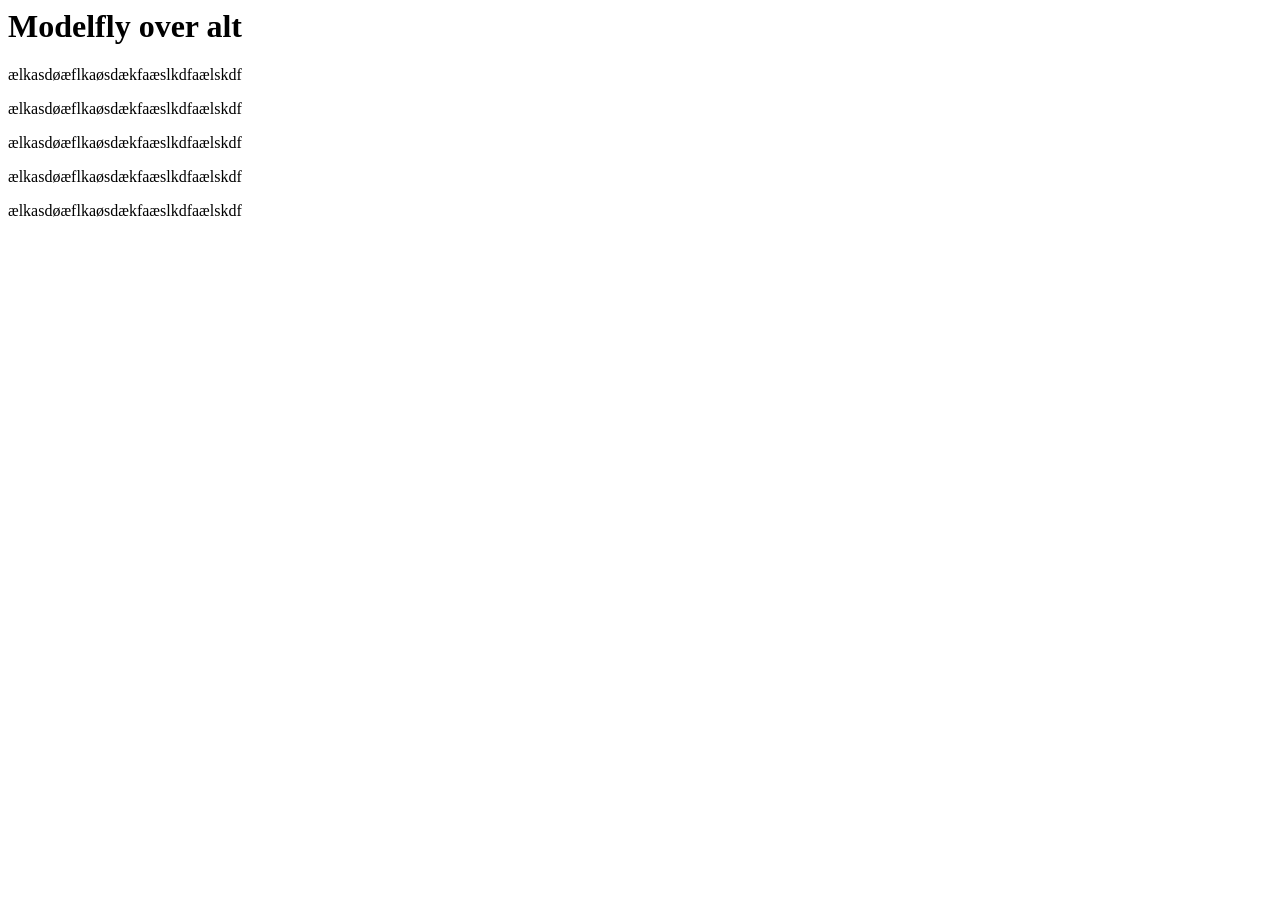
==== index copy.html @ 06d2c19b "Opdateret index.html og tilføjet index copy.html" ====
<html lang="en">
<head>
    <meta charset="UTF-8">
    <meta name="viewport" content="width=device-width, initial-scale=1.0">
    <title>Document</title>
</head>
<body>
    <h1>Modelfly over alt</h1>
    <p>ælkasdøæflkaøsdækfaæslkdfaælskdf</p>
    <p>ælkasdøæflkaøsdækfaæslkdfaælskdf</p>
    <p>ælkasdøæflkaøsdækfaæslkdfaælskdf</p>
    <p>ælkasdøæflkaøsdækfaæslkdfaælskdf</p>
    <p>ælkasdøæflkaøsdækfaæslkdfaælskdf</p>
</body>
</html>
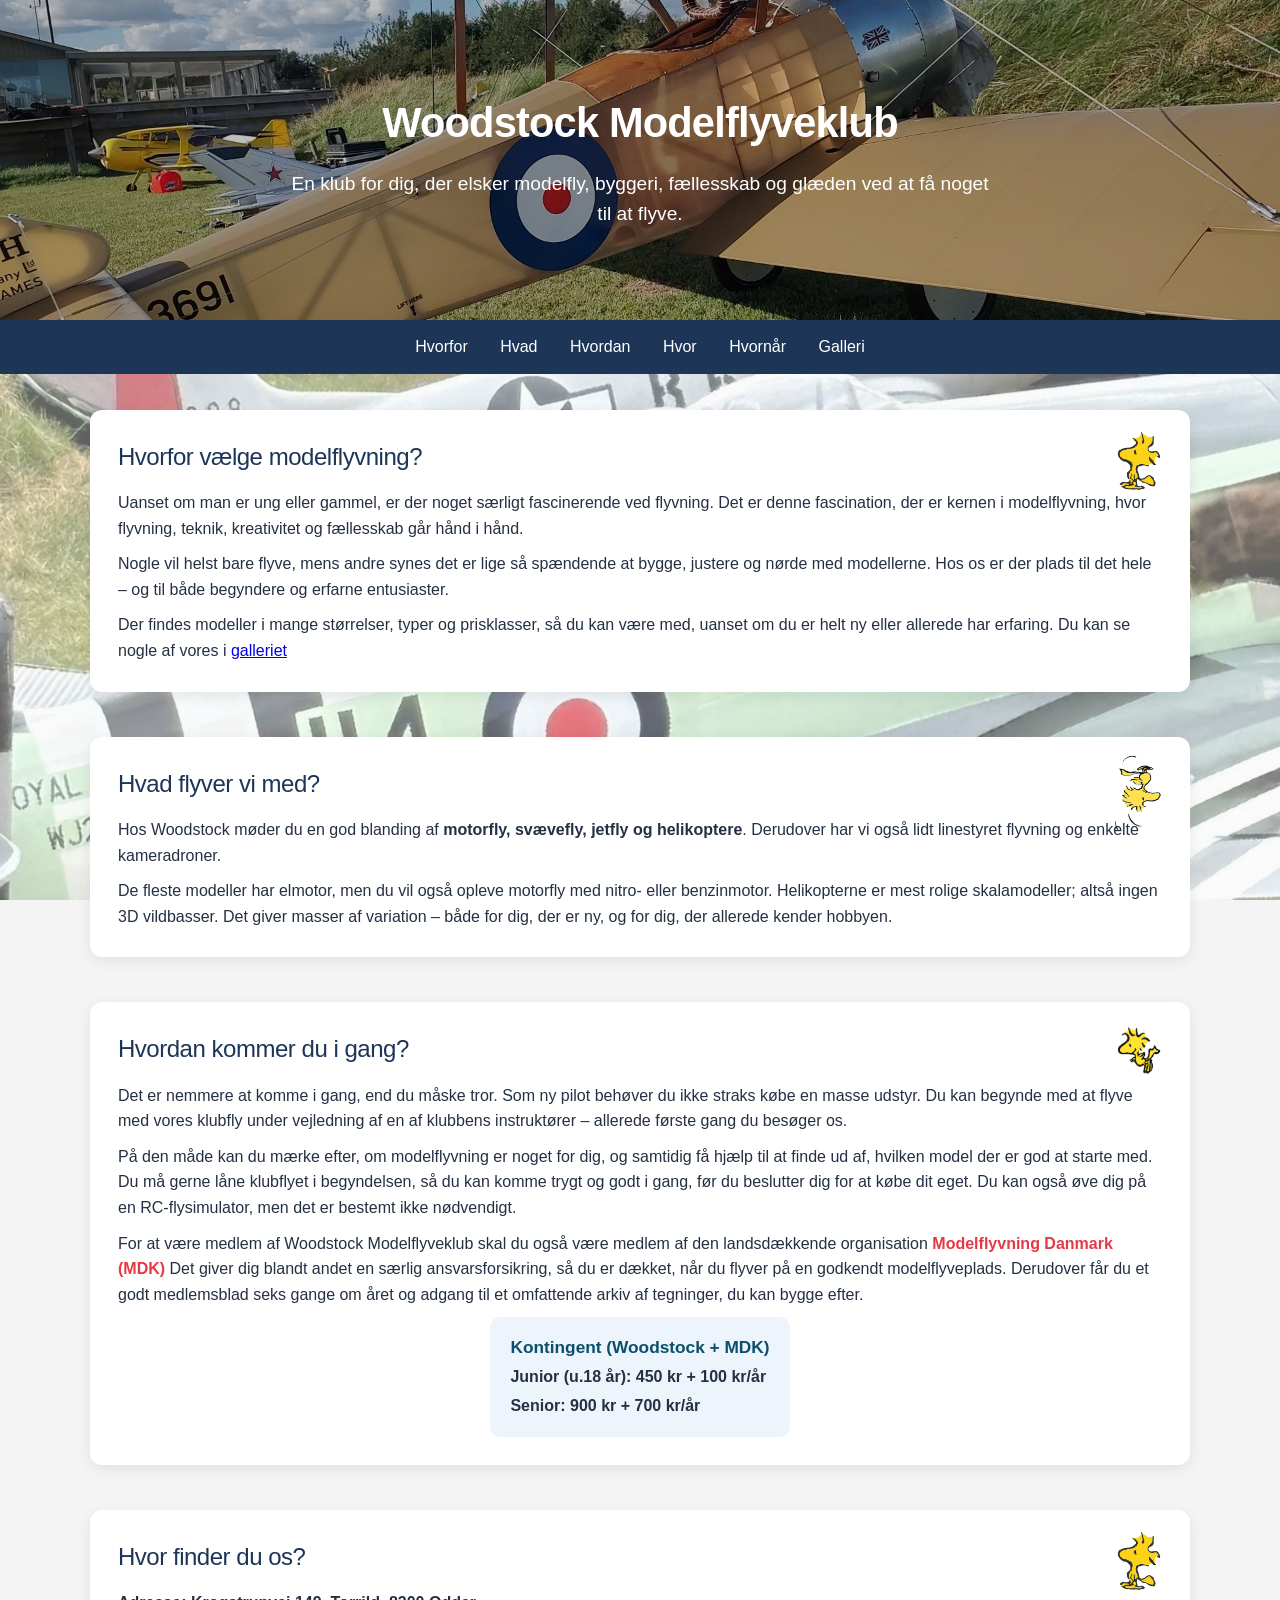
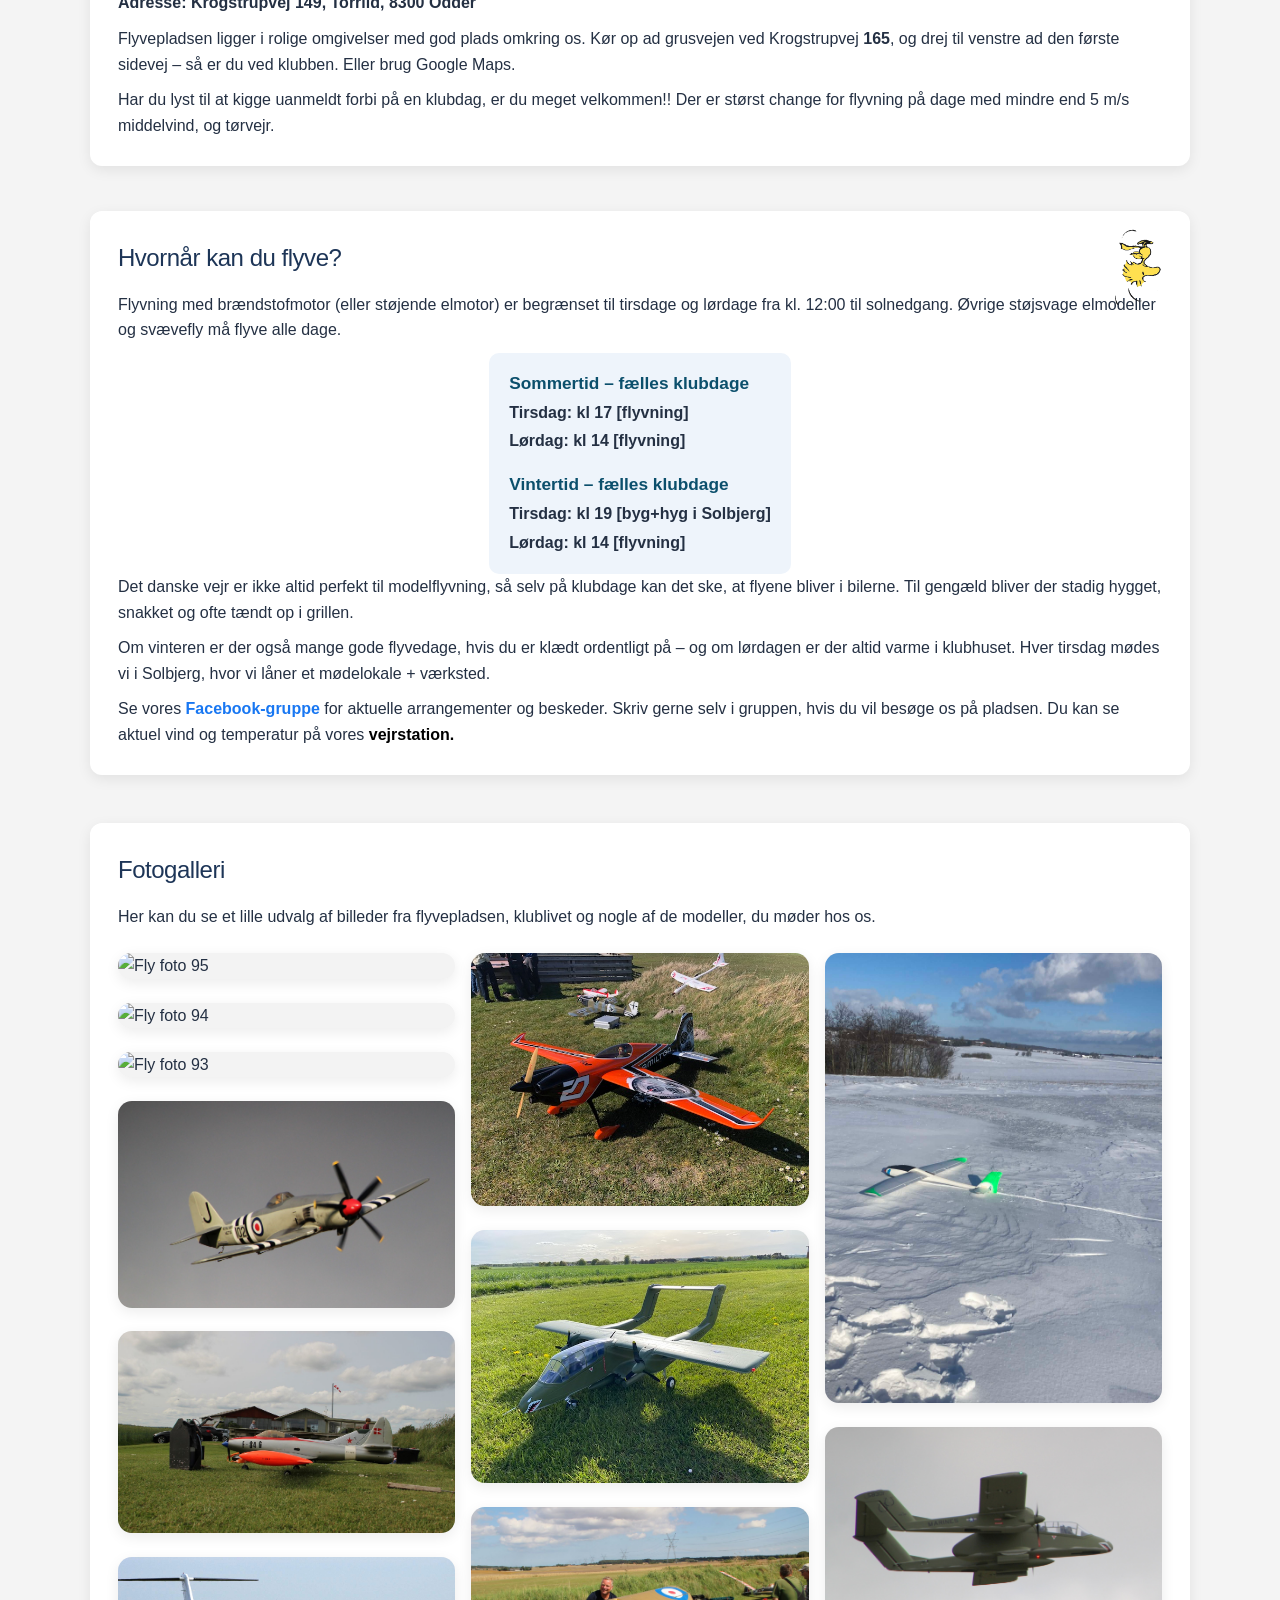
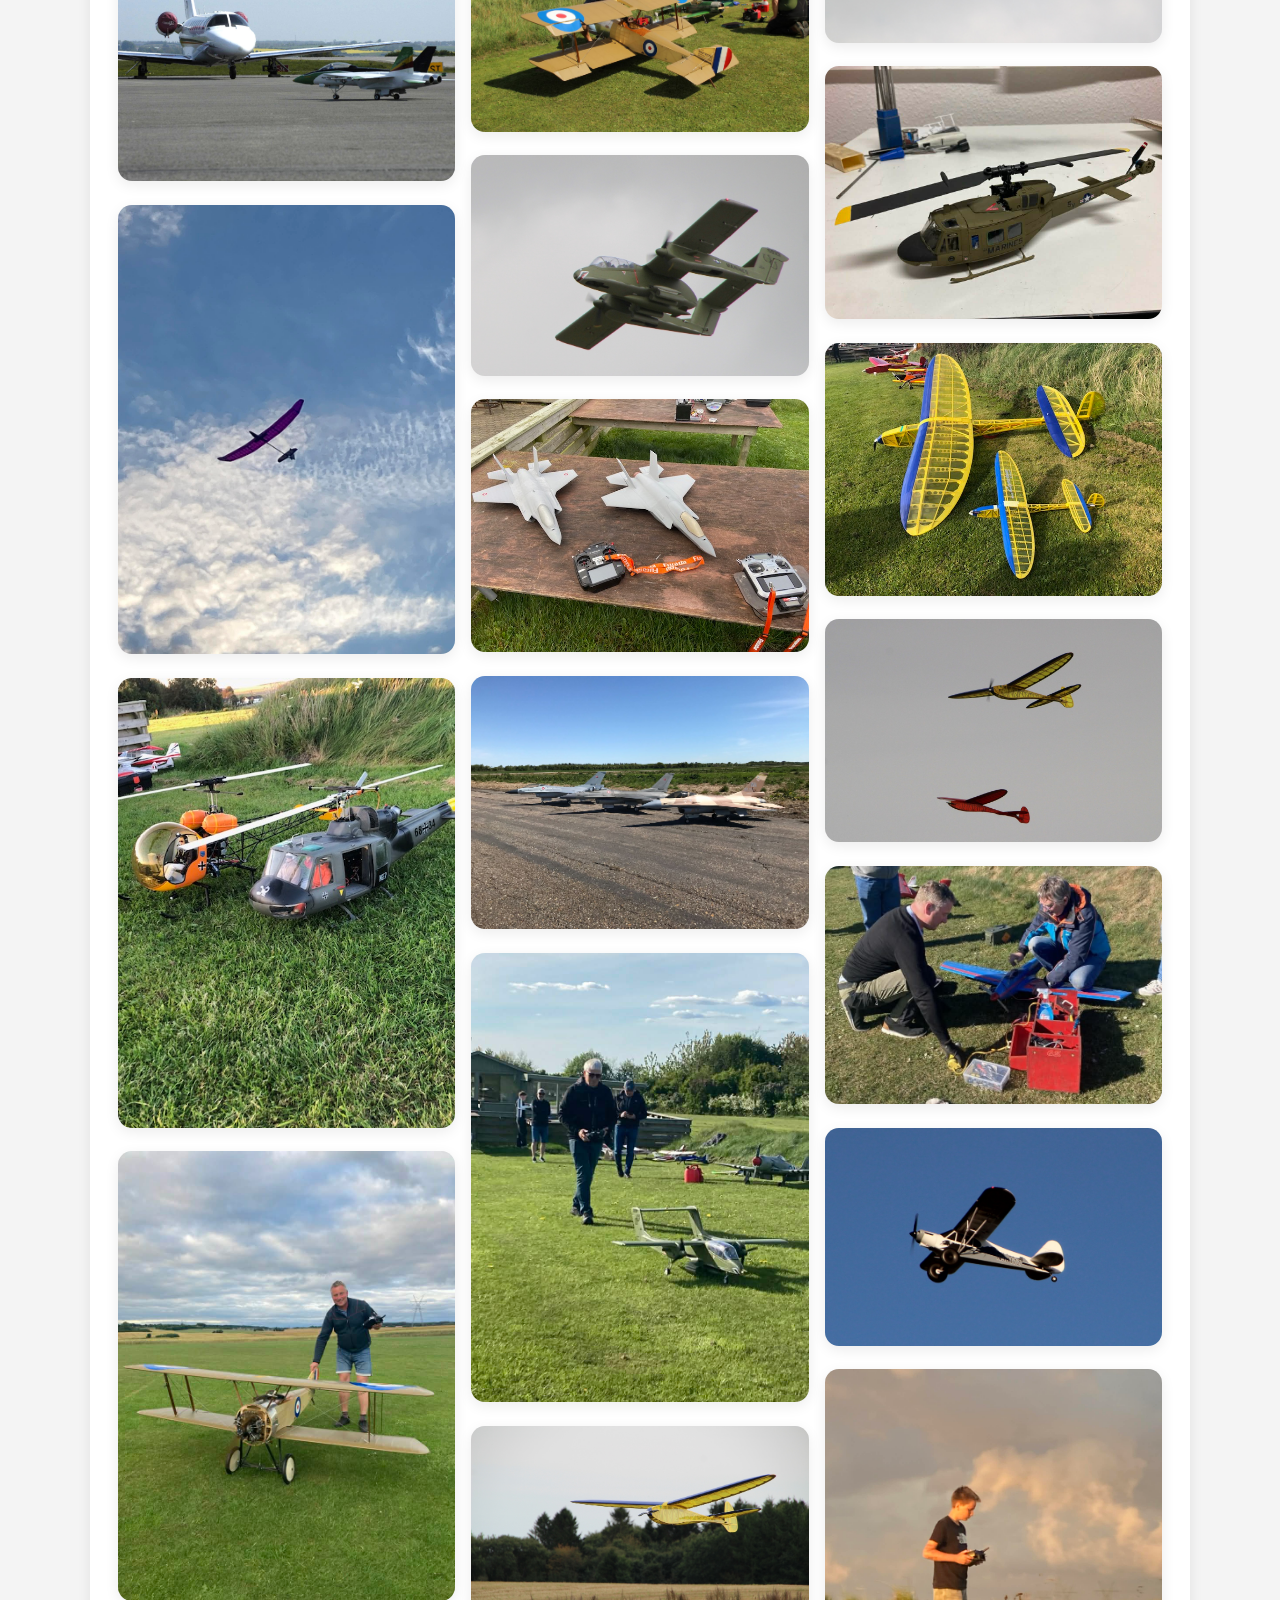
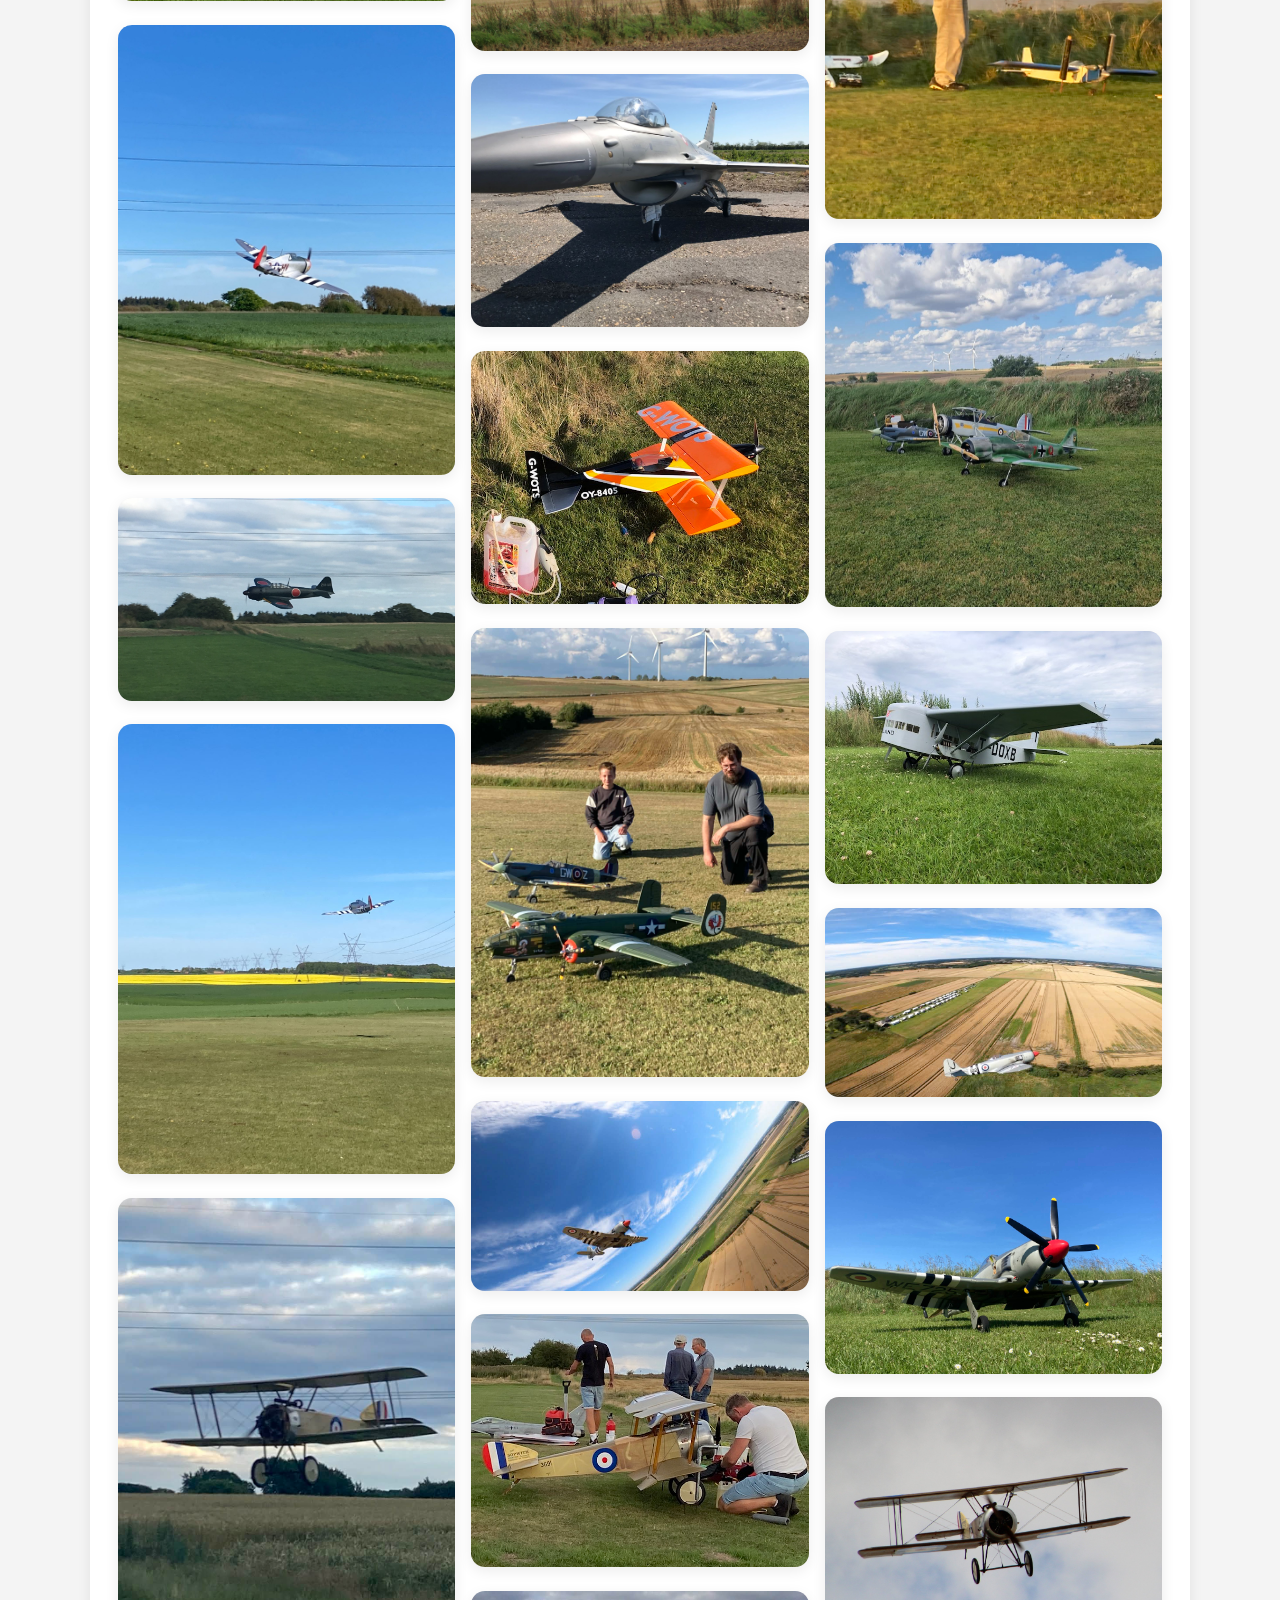
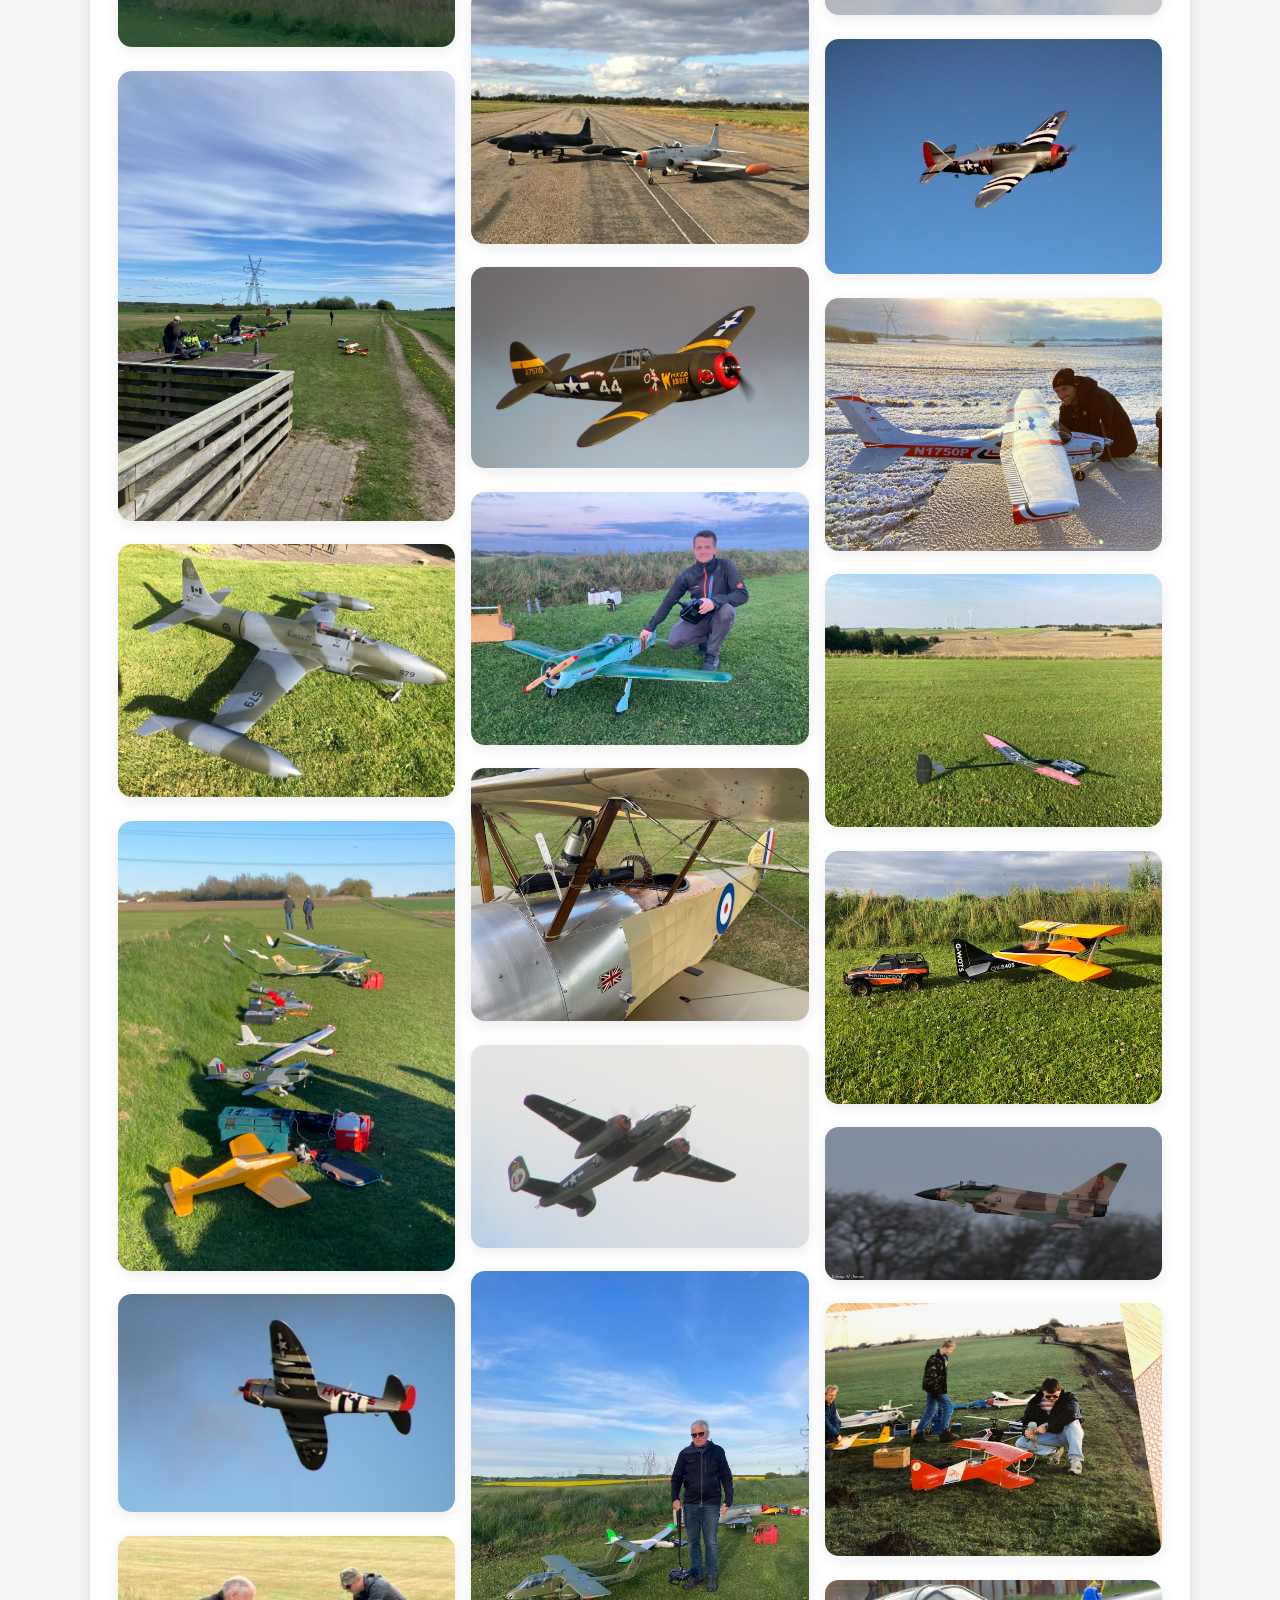
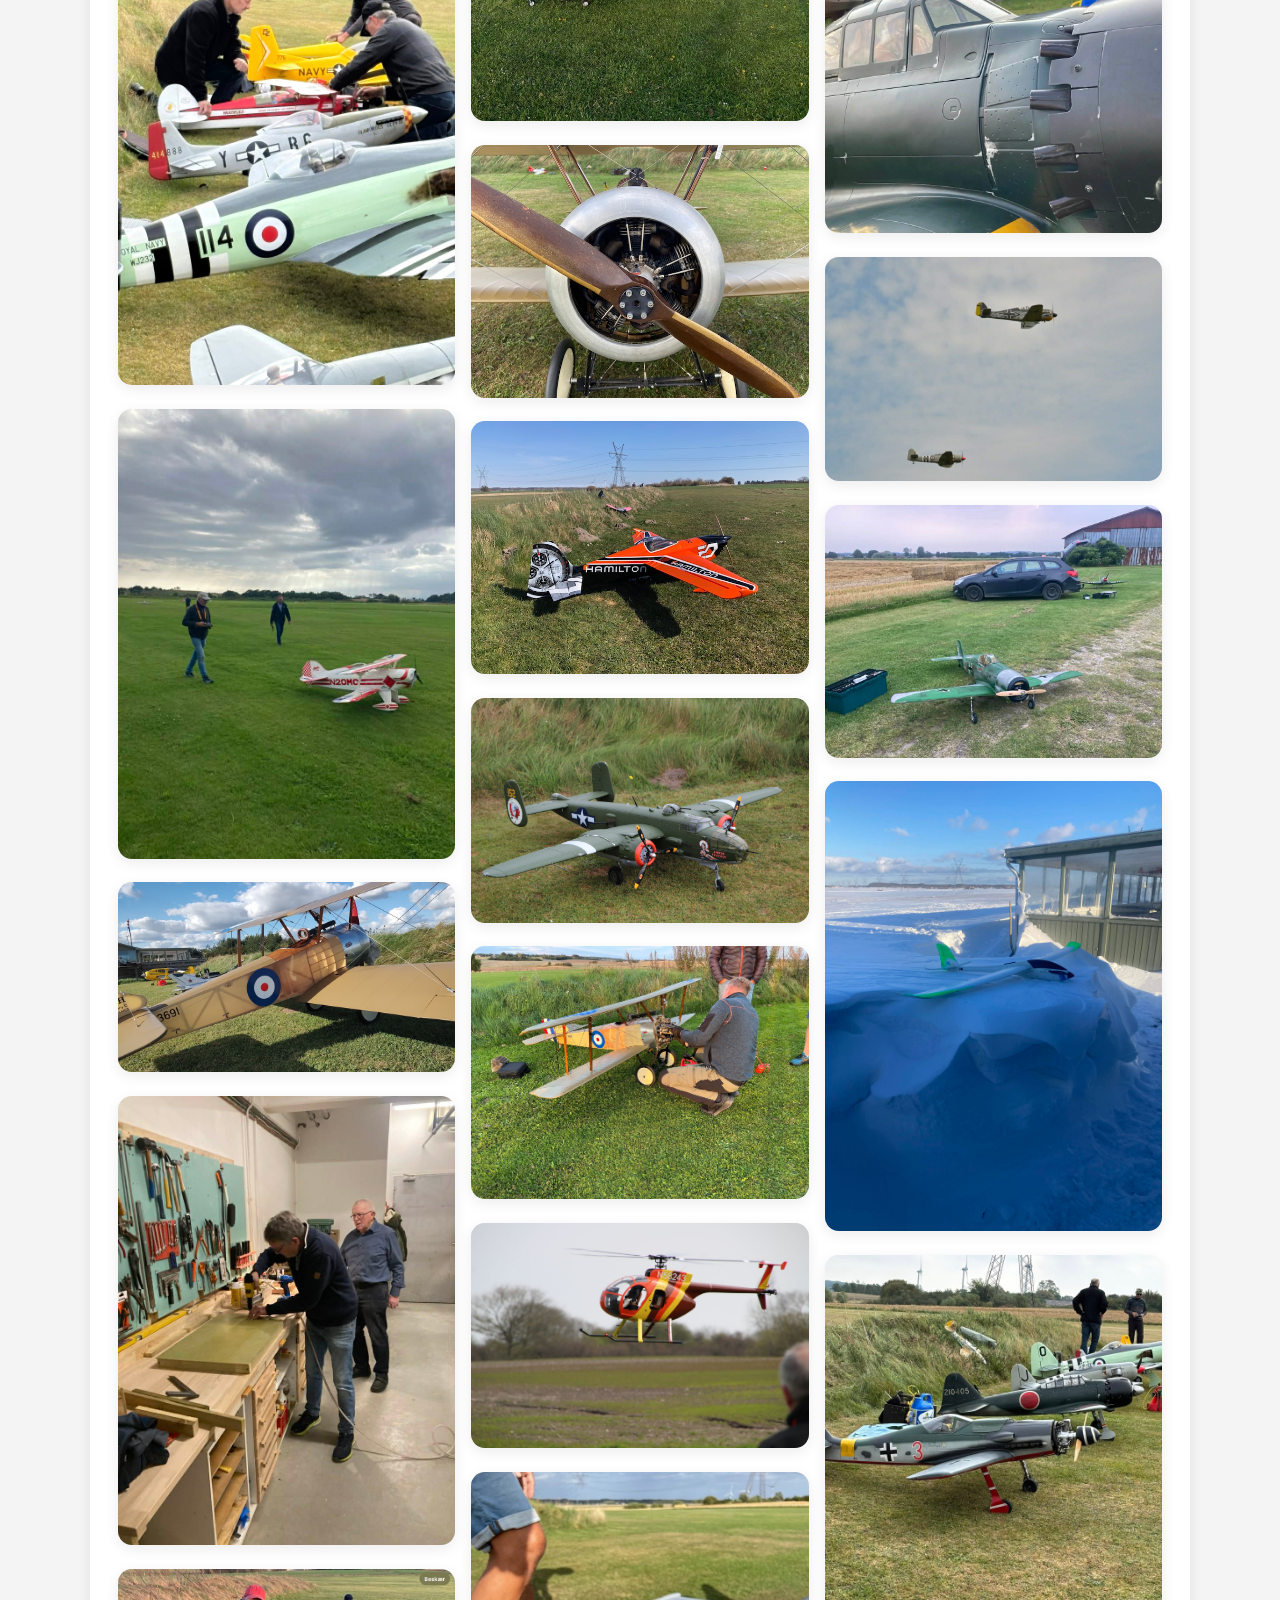
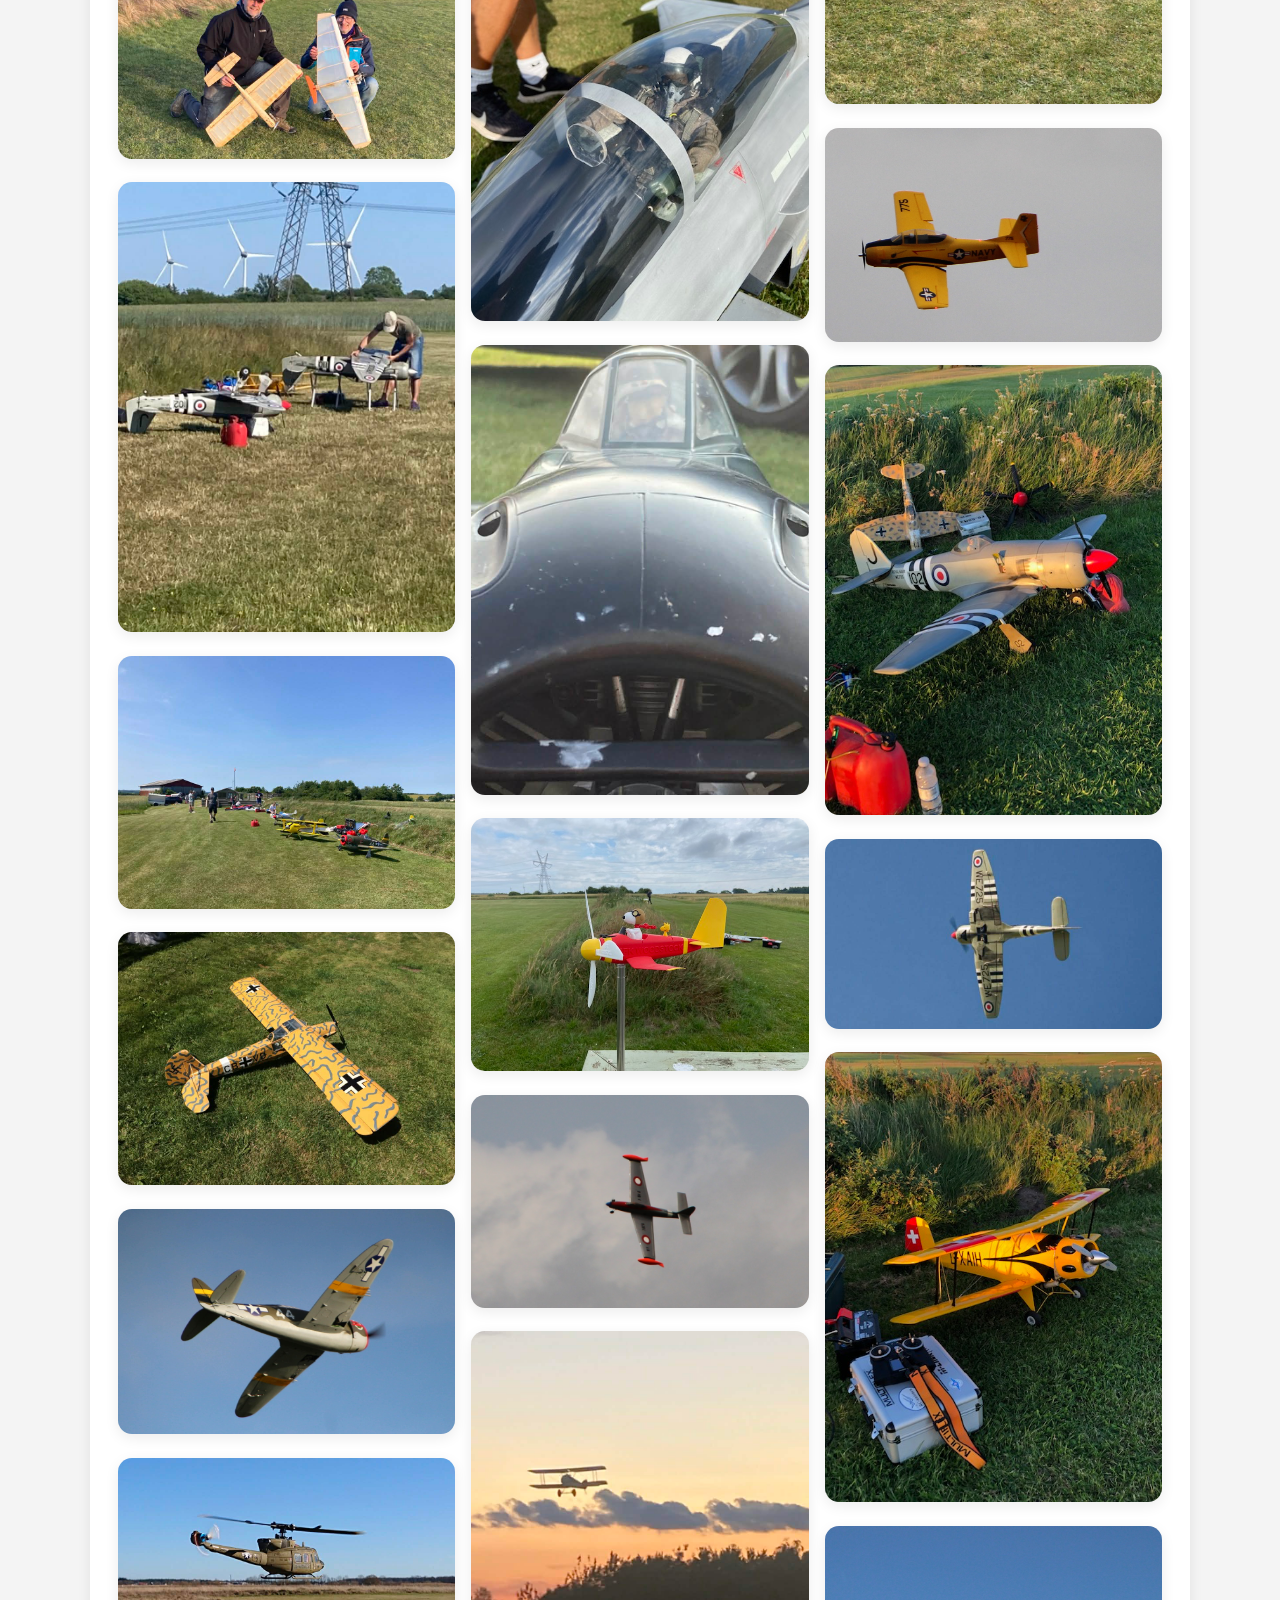
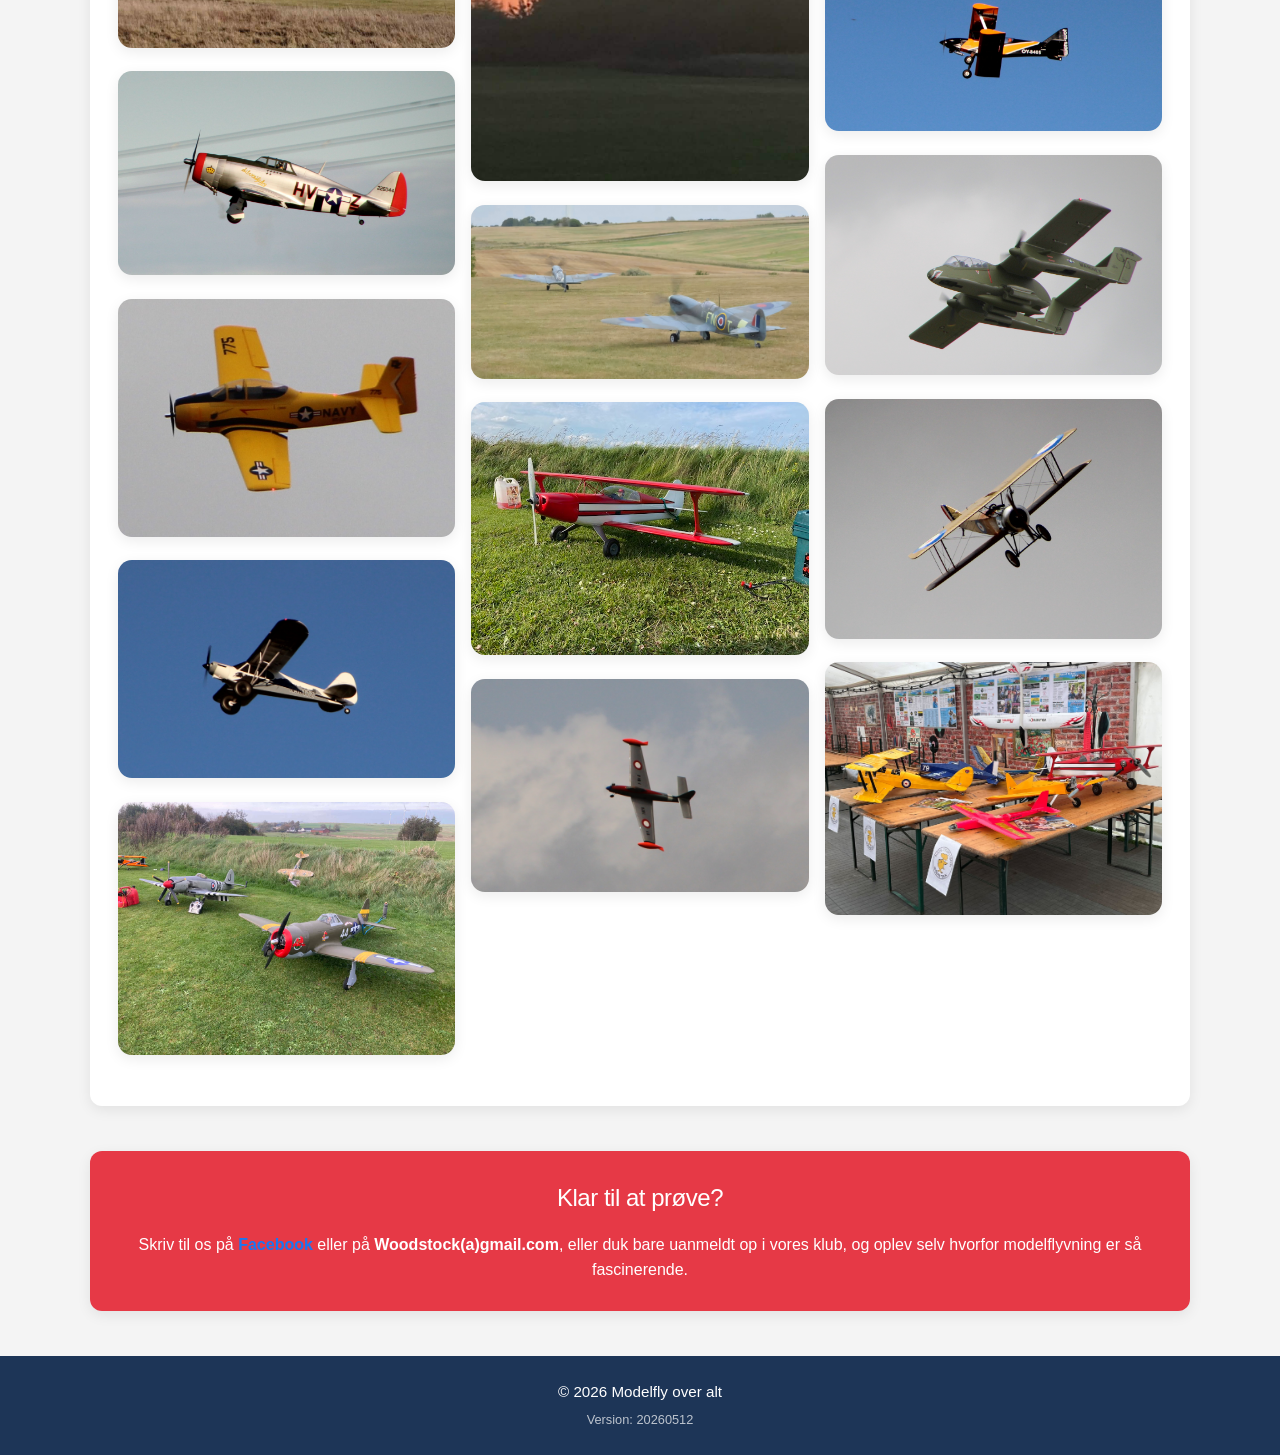
==== commit cf922794: "Flere fotos. Fotoheader." ====
--- a/index copy.html
+++ b/index copy.html
@@ -1,15 +1,208 @@
-<html lang="en">
+<!DOCTYPE html>
+<html lang="da">
+
 <head>
     <meta charset="UTF-8">
     <meta name="viewport" content="width=device-width, initial-scale=1.0">
-    <title>Document</title>
+    <title>Modelfly over alt</title>
+    <link rel="stylesheet" href="style.css?v=11">
 </head>
+
+
 <body>
-    <h1>Modelfly over alt</h1>
-    <p>ælkasdøæflkaøsdækfaæslkdfaælskdf</p>
-    <p>ælkasdøæflkaøsdækfaæslkdfaælskdf</p>
-    <p>ælkasdøæflkaøsdækfaæslkdfaælskdf</p>
-    <p>ælkasdøæflkaøsdækfaæslkdfaælskdf</p>
-    <p>ælkasdøæflkaøsdækfaæslkdfaælskdf</p>
+    <header>
+        <h1>Woodstock Modelflyveklub</h1>
+        <p>En klub for dig, der elsker modelfly, byggeri, fællesskab og glæden ved at få noget til at flyve.</p>
+    </header>
+
+    <nav>
+        <a href="#hvorfor">Hvorfor</a>
+        <a href="#hvad">Hvad</a>
+        <a href="#hvordan">Hvordan</a>
+        <a href="#hvor">Hvor</a>
+        <a href="#hvornår">Hvornår</a>
+        <a href="#galleri">Galleri</a>
+    </nav>
+
+    <main class="container">
+        <section id="hvorfor" class="icon-section">
+            <img src="images/Bird/pngegg1.png" alt="" class="section-icon">
+            <h2>Hvorfor vælge modelflyvning?</h2>
+            <p>
+                Uanset om man er ung eller gammel, er der noget særligt fascinerende ved flyvning.
+                Det er denne fascination, der er kernen i modelflyvning, hvor flyvning, teknik, kreativitet og
+                fællesskab går hånd i hånd.
+            <p>
+                Nogle vil helst bare flyve, mens andre synes det er lige så spændende at bygge, justere og nørde med
+                modellerne.
+                Hos os er der plads til det hele – og til både begyndere og erfarne entusiaster.
+            </p>
+            <p>
+                Der findes modeller i mange størrelser, typer og prisklasser, så du kan være med, uanset om du
+                er helt ny eller allerede har erfaring. Du kan se nogle af vores i <a href="#galleri">galleriet</a>
+            </p>
+        </section>
+
+        <section id="hvad" class="icon-section">
+            <img src="images/Bird/pngegg2.png" alt="" class="section-icon">
+            <h2>Hvad flyver vi med?</h2>
+            <p>
+                Hos Woodstock møder du en god blanding af <strong>motorfly, svævefly, jetfly og helikoptere</strong>.
+                Derudover har vi også lidt linestyret flyvning og enkelte kameradroner.
+            </p>
+            <p>
+                De fleste modeller har elmotor, men du vil også opleve motorfly med nitro- eller benzinmotor.
+                Helikopterne er mest rolige
+                skalamodeller; altså ingen 3D vildbasser.
+                Det giver masser af variation – både for dig, der er ny, og for dig, der allerede kender hobbyen.
+            </p>
+        </section>
+
+        <section id="hvordan" class="icon-section">
+            <img src="images/Bird/pngegg3.png" alt="" class="section-icon">
+            <h2>Hvordan kommer du i gang?</h2>
+            <p>
+                Det er nemmere at komme i gang, end du måske tror. Som ny pilot behøver du ikke straks købe en masse
+                udstyr.
+                Du kan begynde med at flyve med vores klubfly under vejledning af en af klubbens instruktører – allerede
+                første gang du besøger os.
+            </p>
+            <p>
+                På den måde kan du mærke efter, om modelflyvning er noget for dig, og samtidig få hjælp til at finde ud
+                af,
+                hvilken model der er god at starte med. Du må gerne låne klubflyet i begyndelsen, så du kan komme trygt
+                og godt i gang,
+                før du beslutter dig for at købe dit eget.
+                Du kan også øve dig på en RC-flysimulator, men det er bestemt ikke nødvendigt.
+            </p>
+            <p>
+                For at være medlem af Woodstock Modelflyveklub skal du også være medlem af den landsdækkende
+                organisation
+                <a href="https://www.modelflyvningdanmark.dk/" target="_blank" rel="noopener noreferrer"
+                    class="mdk-link ">Modelflyvning Danmark (MDK)</a>
+
+                Det giver dig blandt andet en særlig ansvarsforsikring, så du er dækket,
+                når du flyver på en godkendt modelflyveplads. Derudover får du et godt medlemsblad seks gange om året
+                og adgang til et omfattende arkiv af tegninger, du kan bygge efter.
+            </p>
+
+            <div class="cards cards-compact">
+                <div class="card fee-card">
+                    <h3>Kontingent (Woodstock + MDK)</h3>
+                    <p class="card-line">Junior (u.18 år): 450 kr + 100 kr/år</p>
+                    <p class="card-line">Senior: 900 kr + 700 kr/år</p>
+                </div>
+            </div>
+        </section>
+
+        <section id="hvor" class="icon-section">
+            <img src="images/Bird/pngegg1.png" alt="" class="section-icon">
+            <h2>Hvor finder du os?</h2>
+            <p><strong>Adresse: Krogstrupvej 149, Torrild, 8300 Odder</strong></p>
+            <p>
+                Flyvepladsen ligger i rolige omgivelser med god plads omkring os. Kør op ad grusvejen ved
+                Krogstrupvej <strong>165</strong>,
+                og drej til venstre ad den første sidevej – så er du ved klubben. Eller brug Google Maps.
+            </p>
+            <p>
+                Har du lyst til at kigge uanmeldt forbi på en klubdag, er du meget velkommen!! Der er størst change for
+                flyvning på dage med mindre
+                end 5 m/s middelvind, og tørvejr.
+            </p>
+        </section>
+
+        <section id="hvornår" class="icon-section">
+            <img src="images/Bird/pngegg2.png" alt="" class="section-icon">
+            <h2>Hvornår kan du flyve?</h2>
+            <p>
+                Flyvning med brændstofmotor (eller støjende elmotor) er begrænset til tirsdage og lørdage fra kl. 12:00
+                til solnedgang.
+                Øvrige støjsvage elmodeller og svævefly må flyve alle dage.
+            </p>
+
+            <div class="cards cards-compact">
+                <div class="card season-card">
+                    <div class="season-block">
+                        <h3>Sommertid – fælles klubdage</h3>
+                        <p class="card-line">Tirsdag: kl 17 [flyvning]</p>
+                        <p class="card-line">Lørdag: kl 14 [flyvning]</p>
+                    </div>
+
+                    <div class="season-block">
+                        <h3>Vintertid – fælles klubdage</h3>
+                        <p class="card-line">Tirsdag: kl 19 [byg+hyg i Solbjerg]</p>
+                        <p class="card-line">Lørdag: kl 14 [flyvning]</p>
+                    </div>
+                </div>
+            </div>
+
+            <p>
+                Det danske vejr er ikke altid perfekt til modelflyvning, så selv på klubdage kan det ske,
+                at flyene bliver i bilerne. Til gengæld bliver der stadig hygget, snakket og ofte tændt op i grillen.
+            </p>
+            <p>
+                Om vinteren er der også mange gode flyvedage, hvis du er klædt ordentligt på – og om lørdagen er der
+                altid varme i klubhuset.
+                Hver tirsdag mødes vi i Solbjerg, hvor vi låner et mødelokale + værksted.
+            </p>
+            <p>
+                Se vores
+                <a href="https://www.facebook.com/groups/1308459444181619" target="_blank" rel="noopener noreferrer"
+                    class="fb-link">Facebook-gruppe</a>
+                for aktuelle arrangementer og beskeder. Skriv gerne selv i gruppen, hvis du vil besøge os på pladsen.
+                Du kan se aktuel vind og temperatur på vores
+                <a href="http://3xb.dk/" target="_blank" rel="noopener noreferrer" class="tobias-link">vejrstation.</a>
+
+            </p>
+        </section>
+
+        <section id="galleri">
+            <h2>Fotogalleri</h2>
+            <p>Her kan du se et lille udvalg af billeder fra flyvepladsen, klublivet og nogle af de modeller, du møder
+                hos os.</p>
+            <div id="gallery" class="gallery"></div>
+        </section>
+
+        <section class="cta">
+            <h2>Klar til at prøve?</h2>
+            <p>Skriv til os på <a href="https://www.facebook.com/groups/1308459444181619" target="_blank"
+                    rel="noopener noreferrer" class="fb-link">Facebook</a> eller på
+                <strong>Woodstock(a)gmail.com</strong>,
+                eller duk bare uanmeldt op i vores klub,
+                og oplev selv hvorfor modelflyvning er så fascinerende.</p>
+        </section>
+    </main>
+
+    <footer>
+        <p>&copy; 2026 Modelfly over alt</p>
+        <p id="site-version" class="site-version"></p>
+    </footer>
+
+    <script>
+        const imageCount = 95;
+        const gallery = document.getElementById('gallery');
+        const siteVersion = "20260512";
+
+        for (let i = imageCount; i >= 1; i--) {
+            const fileName = `foto${i}.jpg`;
+            const title = `Fly foto ${i}`;
+            const imagePath = `images/Fotogalleri/Fly/${fileName}?v=${siteVersion}`;
+
+            const figure = document.createElement('figure');
+            figure.className = 'gallery-item';
+
+            const img = document.createElement('img');
+            img.src = imagePath;
+            img.alt = title;
+            img.loading = 'lazy';
+
+            figure.appendChild(img);
+            gallery.appendChild(figure);
+        }
+
+        document.getElementById('site-version').textContent = `Version: ${siteVersion}`;
+    </script>
+
 </body>
+
 </html>
--- a/style.css
+++ b/style.css
@@ -0,0 +1,468 @@
+
+
+/* ========== Reset ========== */
+* {
+    box-sizing: border-box;
+    margin: 0;
+    padding: 0;
+}
+
+/* ========== Base ========== */
+body {
+    font-family: -apple-system, BlinkMacSystemFont, "Segoe UI", Roboto, "Helvetica Neue", Arial, sans-serif;
+    font-size: 16px;
+    line-height: 1.6;
+    color: #243043;
+    background-color: #f4f4f4;
+    position: relative;
+}
+
+body::before {
+    content: "";
+    position: fixed;
+    inset: 0;
+    background-image: url("images/watermark.jpg");
+    background-repeat: no-repeat;
+    background-position: center center;
+    background-size: 100% auto;
+    opacity: 0.6;
+    z-index: -1;
+    pointer-events: none;
+}
+
+section[id] {
+    scroll-margin-top: 55px;
+}
+
+h2 {
+    color: #1d3557;
+    margin-bottom: 14px;
+    font-size: 1.5rem;
+    font-weight: 500;
+    letter-spacing: -0.02em;
+}
+
+h3 {
+    font-size: 1.08rem;
+    font-weight: 700;
+}
+
+/* ========== Header ========== */
+header {
+    background: linear-gradient(rgba(0, 0, 0, 0.25), rgba(0, 0, 0, 0.25)),
+        url("images/Camel-lineup.jpg") center/cover no-repeat;
+    color: white;
+    text-align: center;
+    padding: 90px 20px;
+}
+
+header h1 {
+    font-size: 2.6rem;
+    font-weight: 700;
+    letter-spacing: -0.02em;
+    margin-bottom: 12px;
+}
+
+header p {
+    max-width: 700px;
+    margin: 0 auto;
+    font-size: 1.2rem;
+    /* font-size: 1.05rem; */
+    font-weight: 500;
+}
+
+.mdk-link {
+    color: #e63946;
+    font-weight: 700;
+    text-decoration: none;
+}
+
+.fb-link {
+    color: #1877f2;
+    font-weight: 700;
+    text-decoration: none;
+}
+
+.tobias-link {
+    color: black;
+    font-weight: 700;
+    text-decoration: none;
+}
+
+
+.mdk-link:hover,.fb-link:hover,.tobias-link:hover {
+    text-decoration: underline;
+}
+
+
+.site-version {
+    font-size: 0.8rem;
+    opacity: 0.7;
+    margin-top: 6px;
+}
+/* ========== Navigation ========== */
+nav {
+    position: sticky;
+    top: 0;
+    z-index: 1000;
+    background-color: #1d3557;
+    padding: 14px 12px;
+    text-align: center;
+}
+
+nav a {
+    color: white;
+    text-decoration: none;
+    margin: 0 14px;
+    font-size: 1rem;
+    font-weight: 500;
+}
+
+nav a:hover {
+    text-decoration: underline;
+}
+
+/* ========== Layout ========== */
+.container {
+    width: 90%;
+    max-width: 1100px;
+    margin: 36px auto;
+}
+
+/* ========== Sections ========== */
+section {
+    background: white;
+    padding: 28px;
+    margin-bottom: 45px;
+    border-radius: 12px;
+    box-shadow: 0 4px 14px rgba(0, 0, 0, 0.08);
+}
+
+section p {
+    margin-bottom: 10px;
+    font-size: 1rem;
+}
+
+section p:last-child {
+    margin-bottom: 0;
+}
+
+
+.cards {
+    display: grid;
+    grid-template-columns: repeat(auto-fit, minmax(250px, 1fr));
+    gap: 20px;
+}
+
+.card {
+    background: #eef4fb;
+    padding: 20px;
+    border-radius: 10px;
+}
+
+.cards.cards-compact {
+    display: block;
+    text-align: center;
+}
+
+.cards.cards-compact .card {
+    display: inline-block;
+    width: auto;
+    max-width: 100%;
+    text-align: left;
+}
+
+.card h3 {
+    margin: 0 0 8px 0;
+    color: #0b4f6c;
+    line-height: 1.2;
+}
+
+.card-line {
+    margin: 0 0 6px 0;
+    font-weight: 700;
+    line-height: 1.4;
+}
+
+.card-line:last-child {
+    margin-bottom: 0;
+}
+
+.season-block + .season-block {
+    margin-top: 22px;
+}
+
+
+
+/* ========== Galleri ========== */
+#galleri {
+    margin-top: 3rem;
+}
+
+.gallery {
+    column-width: 260px;
+    column-gap: 16px;
+    margin-top: 1.5rem;
+}
+
+.gallery-item {
+    display: inline-block;
+    width: 100%;
+    margin: 0 0 16px;
+    break-inside: avoid;
+    overflow: hidden;
+    border-radius: 14px;
+    background: #f3f3f3;
+    box-shadow: 0 4px 14px rgba(0, 0, 0, 0.08);
+}
+
+.gallery-item img {
+    display: block;
+    width: 100%;
+    height: auto;
+}
+
+/* ========== Section icons ========== */
+.icon-section {
+    position: relative;
+}
+
+.icon-section h2 {
+    padding-right: 60px;
+}
+
+.section-icon {
+    position: absolute;
+    top: 16px;
+    right: 16px;
+    width: 70px;
+    height: auto;
+    opacity: 0.9;
+    pointer-events: none;
+}
+
+/* ========== CTA ========== */
+.cta {
+    text-align: center;
+    background: #e63946;
+    color: white;
+}
+
+.cta h2 {
+    color: white;
+}
+
+/* ========== Footer ========== */
+footer {
+    margin-top: 30px;
+    padding: 24px;
+    text-align: center;
+    background: #1d3557;
+    color: white;
+    font-size: 0.95rem;
+}
+
+/* ========== Tablet ========== */
+@media (max-width: 900px) {
+    header {
+        padding: 80px 20px;
+    }
+
+    header h1 {
+        font-size: 2.2rem;
+    }
+
+    header p {
+        font-size: 1rem;
+    }
+
+    nav a {
+        margin: 0 10px;
+        font-size: 0.97rem;
+    }
+
+    .container {
+        width: 92%;
+    }
+
+    section {
+        padding: 24px;
+    }
+
+    h2 {
+        font-size: 1.4rem;
+    }
+
+    .gallery {
+        column-width: 220px;
+        column-gap: 14px;
+    }
+}
+
+/* ========== Mobil ========== */
+@media (max-width: 600px) {
+    body::before {
+        background-size: cover;
+        opacity: 0.6;
+    }
+
+    header {
+        padding: 60px 15px;
+    }
+
+    header h1 {
+        font-size: 1.95rem;
+    }
+
+    header p {
+        font-size: 0.98rem;
+    }
+
+    nav {
+        display: flex;
+        flex-wrap: wrap;
+        justify-content: center;
+        gap: 6px 10px;
+        padding: 12px 8px;
+    }
+
+    nav a {
+        margin: 0;
+        font-size: 0.93rem;
+    }
+
+    .container {
+        width: 94%;
+        margin: 24px auto;
+    }
+
+    section {
+        padding: 18px;
+        margin-bottom: 18px;
+        border-radius: 10px;
+    }
+
+    section p {
+        font-size: 0.98rem;
+    }
+
+    h2 {
+        font-size: 1.3rem;
+    }
+
+    .cards {
+        grid-template-columns: 1fr;
+        gap: 14px;
+    }
+
+    .card {
+        padding: 16px;
+    }
+
+    .gallery {
+        columns: 2;
+        column-gap: 12px;
+        margin-top: 1rem;
+    }
+
+    .gallery-item {
+        margin-bottom: 12px;
+        border-radius: 10px;
+    }
+
+    .icon-section h2 {
+        padding-right: 40px;
+    }
+
+    .section-icon {
+        top: 14px;
+        right: 14px;
+        width: 48px;
+        opacity: 0.9;
+    }
+
+    footer {
+        padding: 20px;
+        font-size: 0.92rem;
+    }
+}
+
+/* ========== Små telefoner ========== */
+@media (max-width: 400px) {
+    
+        body::before {
+        background-size: cover;
+        opacity: 0.6;
+    }
+
+    
+    header {
+        padding: 45px 12px;
+    }
+
+    header h1 {
+        font-size: 1.65rem;
+        line-height: 1.2;
+    }
+
+    header p {
+        font-size: 0.92rem;
+    }
+
+    nav {
+        gap: 6px 8px;
+        padding: 10px 8px;
+    }
+
+    nav a {
+        font-size: 0.92rem;
+    }
+
+    .container {
+        width: 96%;
+        margin: 18px auto;
+    }
+
+    section {
+        padding: 14px;
+        margin-bottom: 44px;
+    }
+
+    section p {
+        font-size: 0.95rem;
+    }
+
+    h2 {
+        font-size: 1.2rem;
+    }
+
+    .gallery {
+        columns: 1;
+        column-gap: 0;
+    }
+
+    .gallery-item {
+        margin-bottom: 12px;
+        border-radius: 8px;
+    }
+
+    .card {
+        padding: 14px;
+    }
+
+    .icon-section h2 {
+        padding-right: 30px;
+    }
+
+    .section-icon {
+        top: 12px;
+        right: 12px;
+        width: 38px;
+        opacity: 0.9;
+    }
+
+    footer {
+        padding: 16px;
+        font-size: 0.9rem;
+    }
+}
